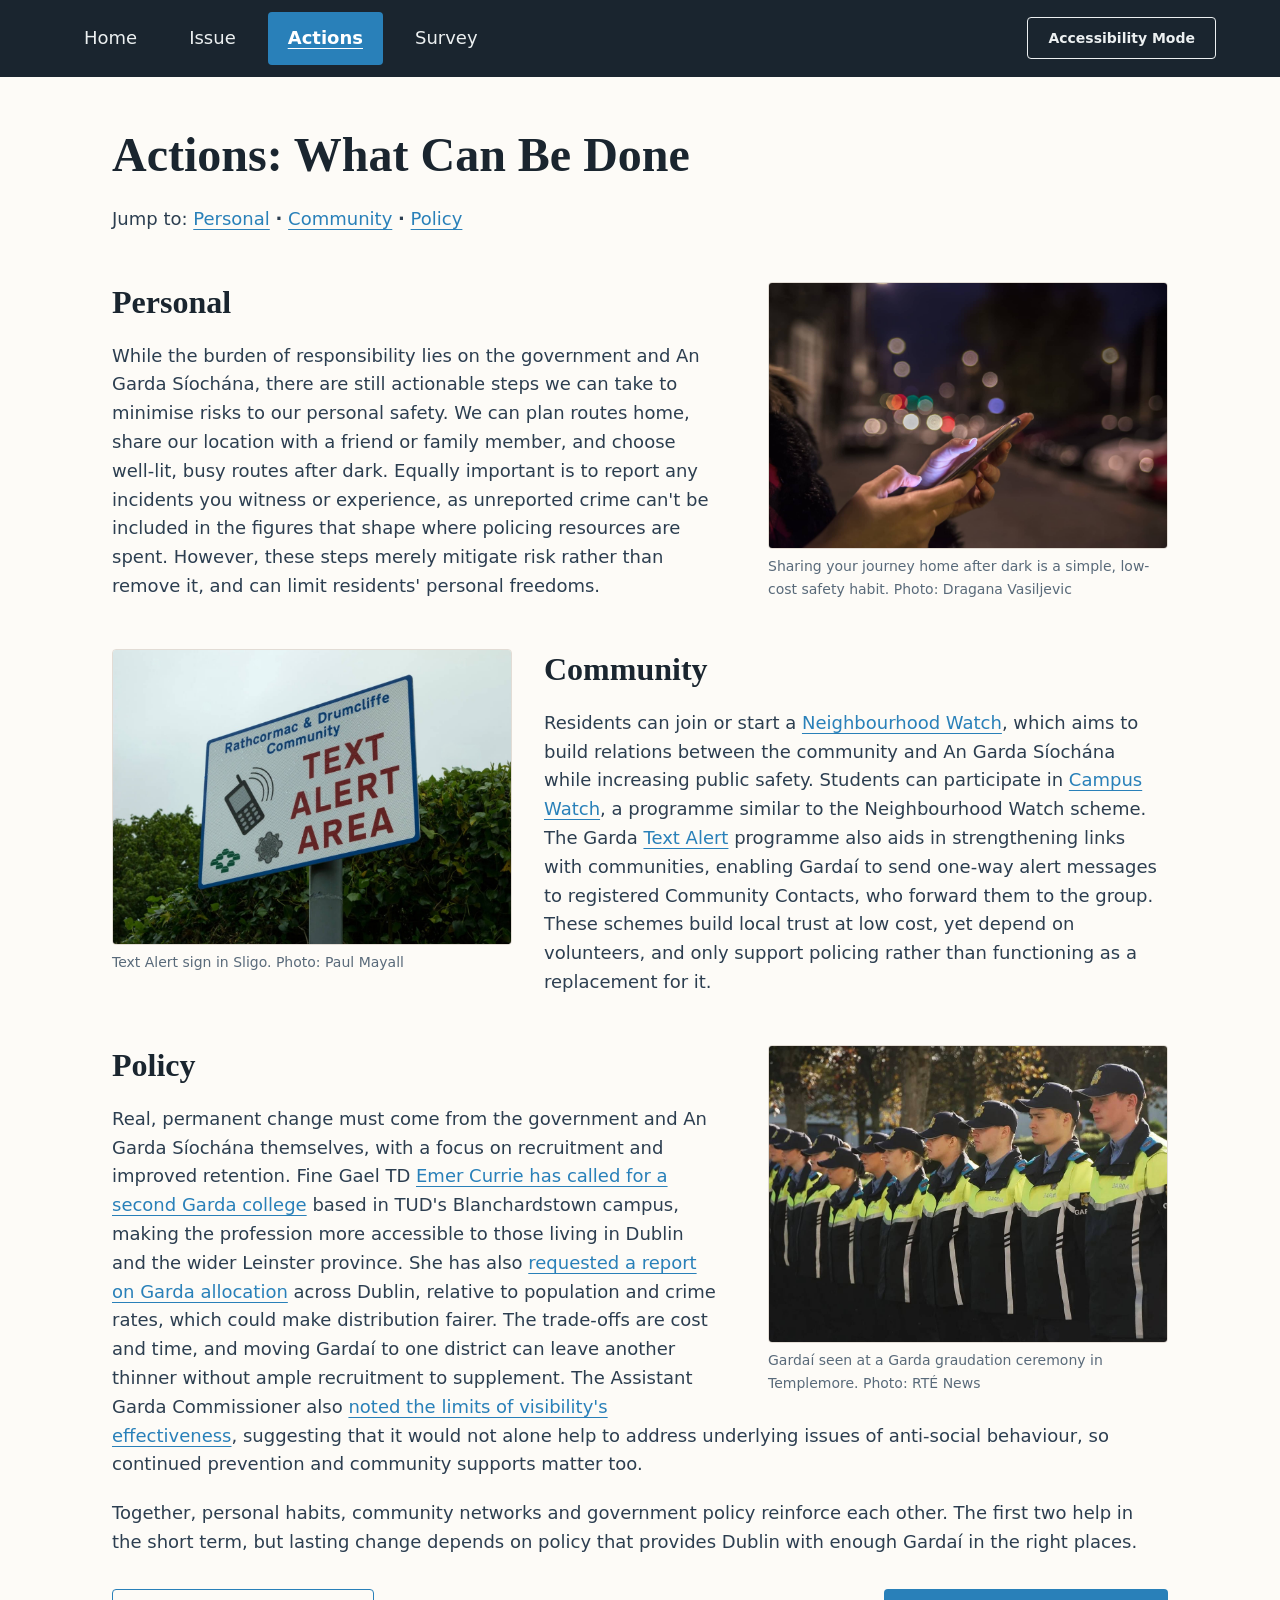
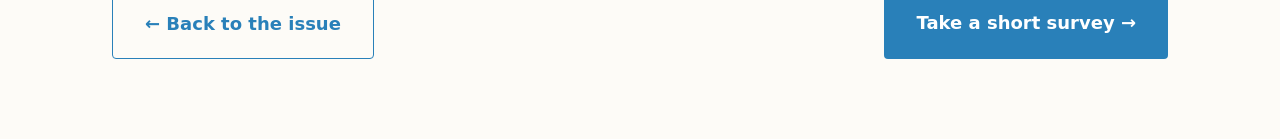
==== actions.html @ 7e29a4af "Add files via upload" ====
<!DOCTYPE html PUBLIC "-//W3C//DTD XHTML 1.0 Transitional//EN" "http://www.w3.org/TR/xhtml1/DTD/xhtml1-transitional.dtd">
<html xmlns="http://www.w3.org/1999/xhtml">
<head>
<meta http-equiv="Content-Type" content="text/html; charset=iso-8859-1" />
<title>Actions</title>
<link href="styles.css" rel="stylesheet" type="text/css" />
</head>
<body>
  <nav class="site-nav" aria-label="Main navigation">
    <ul class="nav-list">
      <li><a href="index.html">Home</a></li>
      <li><a href="issue.html">Issue</a></li>
      <li><a href="actions.html" aria-current="page">Actions</a></li>
      <li><a href="survey.html">Survey</a></li>
      <li class="nav-end">
        <button id="accessibility-toggle" class ="nav-button" aria-pressed="false">
          Accessibility Mode
        </button>
      </li>
    </ul>
  </nav>

  <script>
    const root = document.documentElement;
    const toggle = document.getElementById('accessibility-toggle');

    if (localStorage.getItem('theme') === 'accessibility-mode') {
      root.setAttribute('data-theme', 'accessibility-mode');
      toggle.setAttribute('aria-pressed', 'true');
    }

    toggle.addEventListener('click', () => {
      const turnOn = root.getAttribute('data-theme') !== 'accessibility-mode';

      if (turnOn) {
        root.setAttribute('data-theme', 'accessibility-mode');
      } else {
        root.removeAttribute('data-theme');
      }
      toggle.setAttribute('aria-pressed', String(turnOn));
      localStorage.setItem('theme', turnOn ? 'accessibility-mode' : 'normal');
    });
  </script>
  
  <main class="container">

    <h1>Actions: What Can Be Done</h1>

    <p>Jump to: <a href="#personal">Personal</a> <strong>�</strong> <a href="#community">Community</a> <strong>�</strong> <a href="#policy">Policy</a></p>

    <section class="with-image">
      <figure class="float-right">
        <img src="phonenightime.jpg" alt="Text Alert sign in Sligo" />
        <figcaption>Sharing your journey home after dark is a simple, low-cost safety habit. Photo: Dragana Vasiljevic</figcaption>
      </figure>

      <h2><a name="personal" id="personal"></a>Personal</h2>
      <p>While the burden of responsibility lies on the government and An Garda S�och�na, there are still actionable steps we can take to minimise risks to our personal safety. We can plan routes home, share our location with a friend or family member, and choose well-lit, busy routes after dark. Equally important is to report any incidents you witness or experience, as unreported crime can't be included in the figures that shape where policing resources are spent. However, these steps merely mitigate risk rather than remove it, and can limit residents' personal freedoms.</p>

    </section>

    <section class="with-image">
      <figure class="float-left">
        <img src="textalertarea.jpg" alt="Text Alert sign in Sligo" />
        <figcaption>Text Alert sign in Sligo. Photo: Paul Mayall</figcaption>
      </figure>

      <h2><a name="community" id="community"></a>Community</h2>
      <p>Residents can join or start a <a href="https://www.garda.ie/en/crime-prevention/community-crime-prevention-programmes/" target="_blank">Neighbourhood Watch</a>, which aims to build relations between the community and An Garda S�och�na while increasing public safety. Students can participate in <a href="https://www.garda.ie/en/crime-prevention/crime-prevention/campus-watch/campus-watch-booklet-2024.pdf" target="_blank">Campus Watch</a>, a programme similar to the Neighbourhood Watch scheme. The Garda <a href="https://www.garda.ie/en/crime-prevention/community-crime-prevention-programmes/" target="_blank">Text Alert</a> programme also aids in strengthening links with communities, enabling Garda� to send one-way alert messages to registered Community Contacts, who forward them to the group. These schemes build local trust at low cost, yet depend on volunteers, and only support policing rather than functioning as a replacement for it.</p>

    </section>

    <section class="with-image">
      <figure class="float-right">
        <img src="garda-recruitment.jpg" alt="Text Alert sign in Sligo" />
        <figcaption>Garda� seen at a Garda graudation ceremony in Templemore. Photo: RT� News</figcaption>
      </figure>

    <h2><a name="policy" id="policy"></a>Policy</h2>
    <p>Real, permanent change must come from the government and An Garda S�och�na themselves, with a focus on recruitment and improved retention. Fine Gael TD <a href="https://www.facebook.com/EmerCurrieFG/videos/an-update-on-my-campaign-for-a-second-garda-training-college-to-be-located-at-tu/1651620133354537/" target="_blank">Emer Currie has called for a second Garda college</a> based in TUD's Blanchardstown campus, making the profession more accessible to those living in Dublin and the wider Leinster province. She has also <a href="https://dublinpeople.com/news/northsidewest/articles/2025/03/12/northside-td-gardai/#:~:text=Currie called on, and crime levels." target="_blank">requested a report on Garda allocation</a> across Dublin, relative to population and crime rates, which could make distribution fairer. The trade-offs are cost and time, and moving Garda� to one district can leave another thinner without ample recruitment to supplement. The Assistant Garda Commissioner also <a href="https://www.rte.ie/news/dublin/2023/0724/1396119-dublin-policing/#:~:text=she also told, behaviour in the capital." target="_blank">noted the limits of visibility's effectiveness</a>, suggesting that it would not alone help to address underlying issues of anti-social behaviour, so continued prevention and community supports matter too. </p>

    </section>

    <p>Together, personal habits, community networks and government policy reinforce each other. The first two help in the short term, but lasting change depends on policy that provides Dublin with enough Garda� in the right places.</p>

    <div class="button-row">
      <a href="issue.html" class="button-small-transparent">&larr; Back to the issue</a>
      <a href="survey.html" class="button-small">Take a short survey &rarr;</a>
    </div>

  </main>
  
</body>
</html>
---- styles.css ----
/* ======================================================================
   QUICK START
   1. Edit the settings in :root below to set your site's visual identity.
   2. Use <main class="container"> for consistent page width and padding.
   3. Navigation markup:
        <nav class="site-nav" aria-label="Main navigation">
          <ul class="nav-list">
            <li><a href="index.html" aria-current="page">Home</a></li>
            <li><a href="about.html">About</a></li>
          </ul>
        </nav>
      Set aria-current="page" on the current page's link in each HTML file.
      CSS does NOT determine which page is active automatically.
   4. Wrap wide tables in:
        <div class="table-wrap" role="region" aria-label="Results"
             tabindex="0"> ...table... </div>
      Use <caption>, <thead>, <tbody>, and <th scope="col"> in your table.

   Avoid repeated inline styles.
   ====================================================================== */

/* 1. EDITABLE DESIGN SETTINGS */
:root {
  /* Typography */
  --font-body: system-ui, -apple-system, BlinkMacSystemFont, "Segoe UI", Roboto, Oxygen, Ubuntu, Cantarell, sans-serif;
  --font-heading: "Georgia", Cambria, "Times New Roman", Times, serif;
  --font-size-body: 1rem;
  --font-size-small: 0.875rem;
  --font-size-h1: 2.25rem;
  --font-size-h2: 1.5rem;
  --font-size-h3: 1.25rem;
  --weight-body: 400;
  --weight-heading: 600;
  --line-height-body: 1.6;
  --line-height-heading: 1.25;
  --text-align-body: start; /* start, center, end, or justify */
  --text-align-heading: start; /* start, center, end, or justify */

  /* Colours: recheck text/background contrast after changing these. */
  --color-text: #2c3e50;
  --color-muted: #596a7a;
  --color-heading: #1a252f;
  --color-link: #2980b9;
  --color-link-hover: #1f618d;
  --bg-page: #fdfbf7;
  --bg-surface: #ffffff;
  --color-border: #e2dcd5;
  --color-focus: #2980b9;
  --bg-nav: #1a252f;
  --color-nav-link: #ecf0f1;
  --bg-nav-hover: #2c3e50;
  --bg-nav-active: #2980b9;
  --color-nav-active: #ffffff;
  --bg-table-header: #f4f0eb;
  --bg-table-odd: #ffffff;
  --bg-table-even: #fdfbf7;

  /* Spacing scale: change these to adjust spacing across the site. */
  --space-xs: 0.375rem;
  --space-sm: 0.75rem;
  --space-md: 1.25rem;
  --space-lg: 2rem;
  --space-xl: 3rem;
  --space-2xl: 4.5rem;
  --paragraph-gap: var(--space-md);
  --heading-gap-before: var(--space-xl);
  --heading-gap-after: var(--space-md);

  /* Layout, component padding, and borders */
  --content-width: 72rem;
  --page-padding: var(--space-md);
  --nav-gap: var(--space-sm);
  --table-cell-padding: 0.75rem 1rem;
  --border-width: 1px;
  --radius: 0.25rem;
}

/* 2. BASE TYPOGRAPHY AND BACKGROUND */

*, *::before, *::after { box-sizing: border-box; }
html { font-size: 100%; }
body {
  margin: 0;
  font-family: var(--font-body);
  font-size: var(--font-size-body);
  font-weight: var(--weight-body);
  line-height: var(--line-height-body);
  text-align: var(--text-align-body);
  color: var(--color-text);
  background-color: var(--bg-page);
  overflow-wrap: break-word;
}
p, ul, ol { margin-block: 0 var(--paragraph-gap); }
ul, ol { padding-inline-start: var(--space-lg); }
li + li { margin-block-start: var(--space-xs); }
small, .text-small { font-size: var(--font-size-small); }
.text-muted { color: var(--color-muted); }
.text-center { text-align: center; }
.text-start { text-align: start; }
.text-end { text-align: end; }
a { color: var(--color-link); text-underline-offset: 0.2em; }
a:hover { color: var(--color-link-hover); }
img, video { max-width: 100%; height: auto; }

/* Keep visible keyboard focus; do not replace this with outline: none. */
:focus-visible {
  outline: 3px solid var(--color-focus);
  outline-offset: 3px;
}
[hidden] { display: none !important; }

/* 3. PAGE LAYOUT, MARGINS, AND PADDING */

.container {
  width: 100%;
  max-width: var(--content-width);
  margin-inline: auto;
  padding: var(--page-padding);
}

/* 4. HEADINGS: h1 = page title; h2 = section; h3 = subsection */

h1, h2, h3, h4, h5, h6 {
  font-family: var(--font-heading);
  font-weight: var(--weight-heading);
  line-height: var(--line-height-heading);
  text-align: var(--text-align-heading);
  color: var(--color-heading);
  margin-block: var(--heading-gap-before) var(--heading-gap-after);
}
h1 { font-size: var(--font-size-h1); }
h2 { font-size: var(--font-size-h2); }
h3 { font-size: var(--font-size-h3); }
h4, h5, h6 { font-size: var(--font-size-body); }
h1:first-child, h2:first-child, h3:first-child { margin-block-start: 0; }

/* 5. NAVIGATION: stacked on mobile; horizontal and wrapping on tablet+ 
You can delete this block if you want to have your own navigation style.*/

.site-nav {
  padding: var(--space-sm) var(--page-padding);
  background-color: var(--bg-nav);
}
.nav-list {
  /*align-items: center;*/
  display: flex;
  flex-direction: column;
  gap: var(--nav-gap);
  max-width: var(--content-width);
  margin: 0 auto;
  padding: 0;
  list-style: none;
}
.nav-list > li { margin: 0; }
.nav-list a {
  display: block;
  padding: var(--space-sm) var(--space-md);
  color: var(--color-nav-link);
  border-radius: var(--radius);
  text-decoration: none;
}
.nav-list a:hover {
  background-color: var(--bg-nav-hover);
  text-decoration: underline;
}
.nav-list a[aria-current="page"] {
  color: var(--color-nav-active);
  background-color: var(--bg-nav-active);
  font-weight: var(--weight-heading);
  text-decoration: underline;
}
.nav-list a:focus-visible { outline-color: var(--color-nav-link); }

.nav-list > .nav-end {
  display: flex;
  align-items: center;
  margin-inline-start: auto;
}

.nav-button {
  background: transparent;
  color: var(--color-nav-link);
  border: var(--border-width) solid var(--color-nav-link);
  padding: var(--space-sm) var(--space-md);
  border-radius: var(--radius);
  font-family: var(--font-body);
  font-size: var(--font-size-small);
  font-weight: var(--weight-heading);
  cursor: pointer;
}

.nav-button:hover {
  background-color: var(--bg-nav-hover);
}

/* Accessibility mode switched on */
.nav-button[aria-pressed="true"] {
  background-color: var(--bg-nav-active);
  color: var(--color-nav-active);
  border-color: var(--bg-nav-active);
}

.nav-button:focus-visible {
  outline-color: var(--color-nav-link);
}

/* 6. TABLES: padding spaces cell contents; collapsed borders have no gaps.
   For actual gaps BETWEEN cells instead, use border-collapse: separate;
   border-spacing: 0.25rem; on table. 
   You can delete this block if you want to have your own table style.*/
   
.table-wrap { max-width: 100%; overflow-x: auto; }
table {
  width: 100%;
  table-layout: fixed;
  border-collapse: collapse;
  background-color: var(--bg-surface);
}
caption {
  padding-block: var(--space-sm);
  font-weight: var(--weight-heading);
  text-align: start;
}
th, td {
  padding: var(--table-cell-padding);
  border: var(--border-width) solid var(--color-border);
  text-align: start;
  vertical-align: top;
}
.col-year {
  width: 8rem;
}
.col-data {
  width: auto;
}
thead th { background-color: var(--bg-table-header); }
tbody tr:nth-child(odd) { background-color: var(--bg-table-odd); }
tbody tr:nth-child(even) { background-color: var(--bg-table-even); }

/* Rollover table */
.rollover-table tbody tr:hover {
  outline: var(--border-width) solid var(--color-link);
  outline-offset: -2px;
  font-weight: var(--weight-heading);
}

.rollover-panel {
  margin-block: var(--space-md) var(--space-lg);
  padding: var(--space-md);
  border: var(--border-width) solid var(--color-border);
  background-color: var(--bg-surface);
  min-height: 6.5rem;
}

.rollover-panel p {
  margin: 0;
}

/* 7. RESPONSIVE DESIGN — MOBILE FIRST
   Base rules above apply at every width; these override them on wider screens.
   Breakpoints are starting points, not device detection. Adjust after testing.
   Use literal values here: CSS variables cannot be used in media conditions. */

/* Tablet / medium screens: 48rem and wider (usually 768px). */
@media (min-width: 48rem) {
  :root {
    --font-size-body: 1.0625rem;
    --font-size-h1: 2.5rem;
    --font-size-h2: 1.75rem;
    --font-size-h3: 1.375rem;
    --page-padding: var(--space-lg);
  }
  .nav-list { flex-direction: row; flex-wrap: wrap; }
}

/* Desktop / large screens: 75rem and wider (usually 1200px). */
@media (min-width: 75rem) {
  :root {
    --font-size-body: 1.125rem;
    --font-size-h1: 3rem;
    --font-size-h2: 2rem;
    --font-size-h3: 1.5rem;
    --page-padding: var(--space-xl);
  }
}

/* Images */
.with-image {
  margin-block-start: var(--heading-gap-before);
}

/* Images stacked */
.float-right,
.float-left {
  width: 100%;
  margin: 0 0 var(--space-md) 0;
}

.float-right img,
.float-left img {
  display: block;
  width: 100%;
  height: auto;
  border-radius: var(--radius);
  border: var(--border-width) solid var(--color-border);
}

.float-right figcaption,
.float-left figcaption {
  font-size: var(--font-size-small);
  color: var(--color-muted);
  margin-top: var(--space-xs);
}

/* Images side by side */
@media (min-width: 48rem) {
  .float-right,
  .float-left {
    width: 40%;
    max-width: 400px;
  }

  .float-right {
    float: right;
    margin: 0 0 var(--space-md) var(--space-xl);
  }

  .float-left {
    float: left;
    margin: 0 var(--space-lg) var(--space-md) 0;
  }
}

/* Buttons */

/* Small button */
.button-small {
  display: inline-block;
  padding: var(--space-md) var(--space-lg);
  background-color: var(--bg-nav-active);
  color: var(--color-nav-active);
  font-weight: var(--weight-heading);
  text-decoration: none;
  border-radius: var(--radius);
  white-space: nowrap;
  font-family: inherit;
  font-size: inherit;
  border: none;
  cursor: pointer;
}

.button-small:hover {
  background-color: var(--color-link-hover);
  color: var(--color-nav-active);
}

.button-small-transparent {
  padding: var(--space-md) var(--space-lg);
  background-color: transparent;
  color: var(--color-link);
  border: var(--border-width) solid var(--color-link);
  border-radius: var(--radius);
  font-family: inherit;
  font-size: inherit;
  font-weight: var(--weight-heading);
  text-decoration: none;
  cursor: pointer;
}

.button-small-transparent:hover {
  background-color: var(--bg-table-header);
}

.button-small-indent {
  margin-inline-start: var(--space-md);
}

/* Align button to right */

/* Button on its own line */
.button-right {
  display: block;
  width: fit-content;
  margin-block: 0 var(--space-sm);
  margin-top: 1.5rem;
}

/* Button to right */
@media (min-width: 48rem) {
  .button-right {
    float: right;
    margin-block: 0;
    margin-inline-start: var(--space-md);
    margin-top: -2.5rem;
  }
}

p:has(.button-right) {
  display: flow-root;
}

.button-row {
  display: flex;
  flex-wrap: wrap;
  justify-content: space-between;
  gap: var(--space-md);
  margin-block: var(--space-lg) var(--space-lg);
}

/* Survey */

fieldset {
  margin: 0 0 var(--space-lg);
  padding: var(--space-md);
  border: var(--border-width) solid var(--color-border);
  border-radius: var(--radius);
  background-color: var(--bg-surface);
}

legend {
  padding-inline: var(--space-xs);
  font-family: var(--font-heading);
  font-weight: var(--weight-body);
  color: var(--color-heading);
}

fieldset label {
  display: block;
  padding-block: var(--space-xs);
  cursor: pointer;
}

textarea {
  display: block;
  width: 100%;
  max-width: 100%;
  padding: var(--space-sm);
  font-family: inherit;
  font-size: inherit;
  color: var(--color-text);
  background-color: var(--bg-surface);
  border: var(--border-width) solid var(--color-border);
  border-radius: var(--radius);
  resize: vertical;
}

select,
input[type="text"] {
  display: block;
  width: 100%;
  max-width: 24rem;
  margin-top: var(--space-sm);
  padding: var(--space-sm);
  font-family: inherit;
  font-size: inherit;
  color: var(--color-text);
  background-color: var(--bg-surface);
  border: var(--border-width) solid var(--color-border);
  border-radius: var(--radius);
}

.question-label {
  font-family: var(--font-heading);
  font-weight: var(--weight-body);
  color: var(--color-heading);
}

/* Accessibility mode */

:root[data-theme="accessibility-mode"] {
  --font-heading: system-ui, -apple-system, BlinkMacSystemFont, "Segoe UI", Roboto, Oxygen, Ubuntu, Cantarell, sans-serif;
  --font-size-body: 1.5rem;
  --font-size-small: 1.3125rem;
  --font-size-h1: 3.375rem;
  --font-size-h2: 2.25rem;
  --font-size-h3: 1.875rem;
  --weight-body: 525;
  --weight-heading: 725;
  --line-height-body: 1.8;
  --line-height-heading: 1.35;
  --color-text: #000000;
  --color-muted: #111111;
  --color-heading: #000000;
  --color-link: #0000ee;
  --color-link-hover: #0000cc;
  --bg-page: #ffffff;
  --bg-surface: #ffffff;
  --color-border: #000000;
  --color-focus: #0000ff;
  --bg-nav: #000000;
  --color-nav-link: #ffffff;
  --bg-nav-hover: #333333;
  --bg-nav-active: #ffff00;
  --color-nav-active: #000000;
  --bg-table-header: #e5e5e5;
  --bg-table-odd: #ffffff;
  --bg-table-even: #f0f0f0;
}
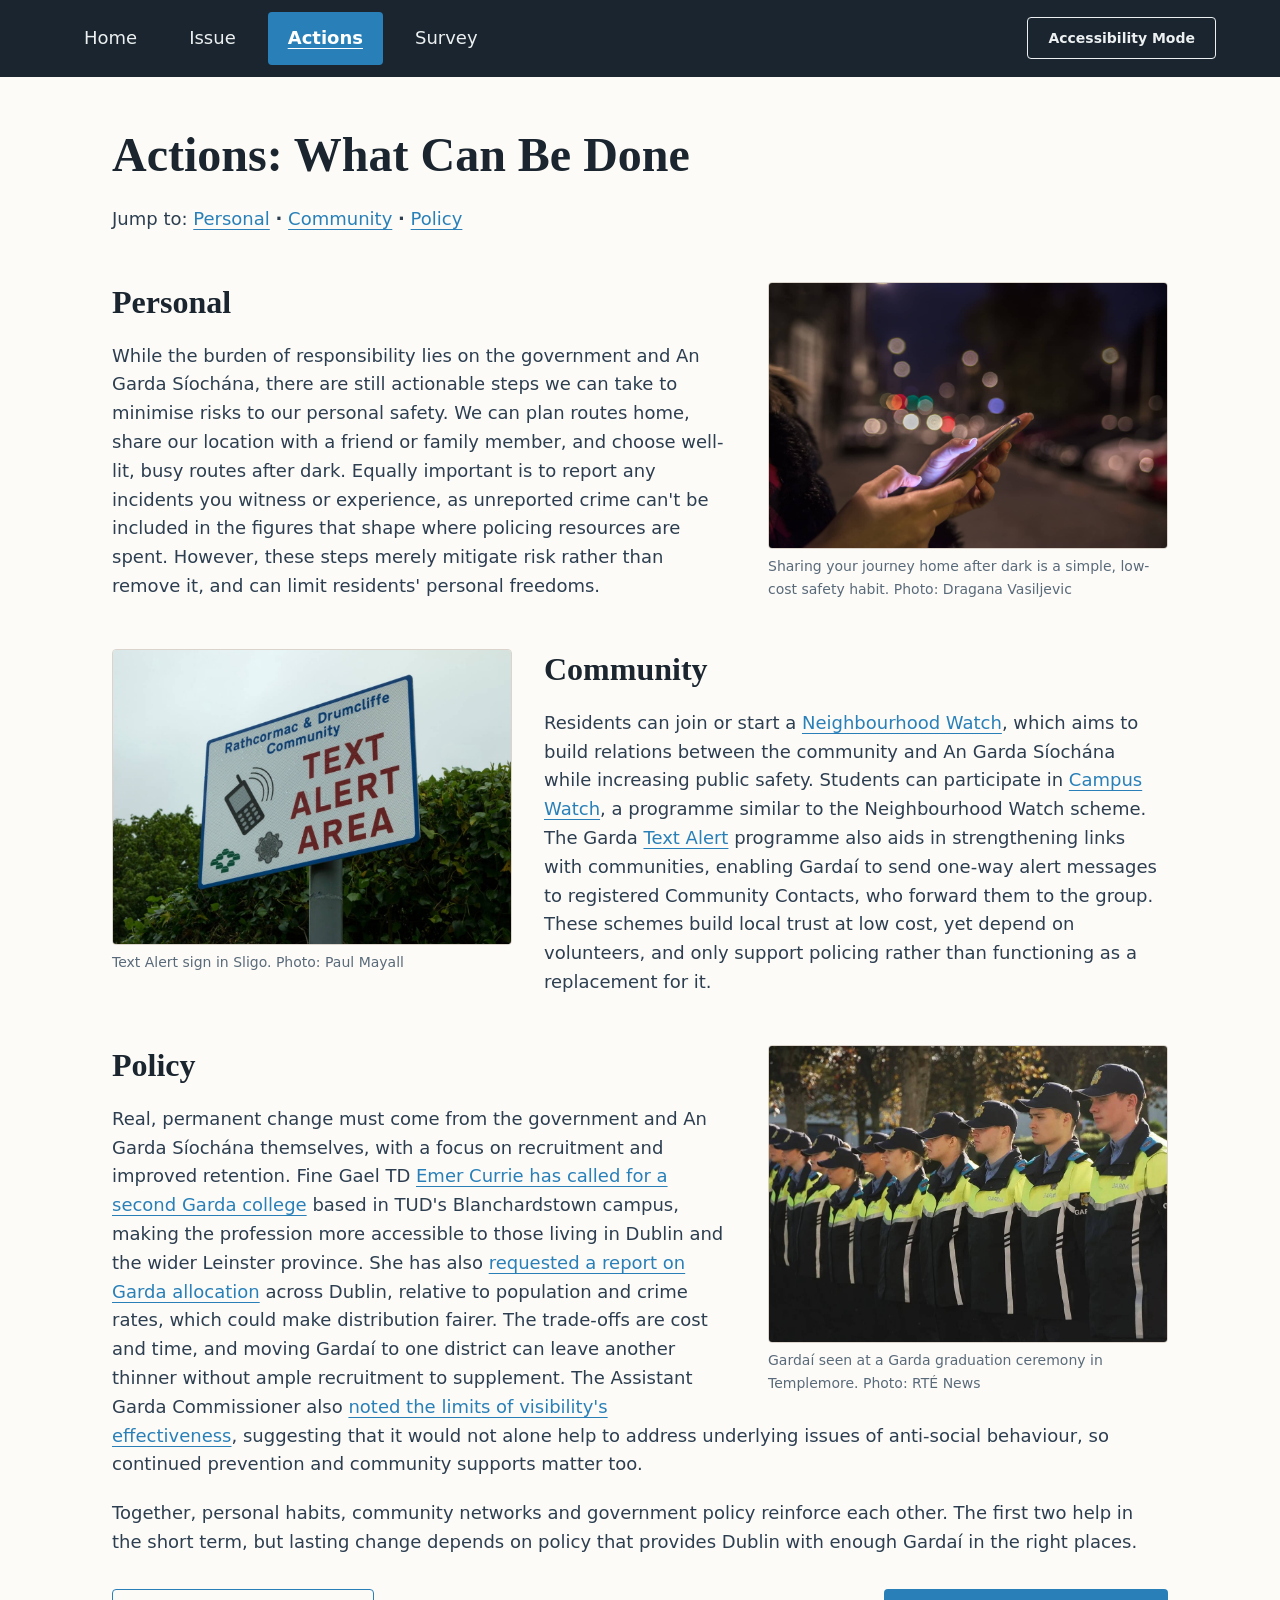
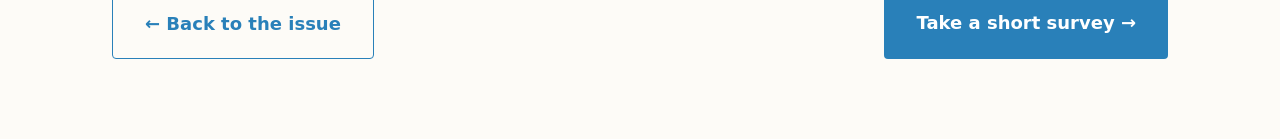
==== commit 1351973b: "Add files via upload" ====
--- a/actions.html
+++ b/actions.html
@@ -1,7 +1,8 @@
 <!DOCTYPE html PUBLIC "-//W3C//DTD XHTML 1.0 Transitional//EN" "http://www.w3.org/TR/xhtml1/DTD/xhtml1-transitional.dtd">
 <html xmlns="http://www.w3.org/1999/xhtml">
 <head>
-<meta http-equiv="Content-Type" content="text/html; charset=iso-8859-1" />
+<meta http-equiv="Content-Type" content="text/html; charset=utf-8" />
+<meta name="viewport" content="width=device-width, initial-scale=1" />
 <title>Actions</title>
 <link href="styles.css" rel="stylesheet" type="text/css" />
 </head>
@@ -22,23 +23,55 @@
 
   <script>
     const root = document.documentElement;
-    const toggle = document.getElementById('accessibility-toggle');
+    const accessibilityToggle = document.getElementById('accessibility-toggle');
 
-    if (localStorage.getItem('theme') === 'accessibility-mode') {
-      root.setAttribute('data-theme', 'accessibility-mode');
-      toggle.setAttribute('aria-pressed', 'true');
+    const accessibilityMode = {
+      '--font-heading': 'system-ui, -apple-system, BlinkMacSystemFont, "Segoe UI", Roboto, Oxygen, Ubuntu, Cantarell, sans-serif',
+      '--font-size-body': '1.5rem',
+      '--font-size-small': '1.3125rem',
+      '--font-size-h1': '3.375rem',
+      '--font-size-h2': '2.25rem',
+      '--font-size-h3': '1.875rem',
+      '--weight-body': '525',
+      '--weight-heading': '725',
+      '--line-height-body': '1.8',
+      '--line-height-heading': '1.35',
+      '--color-text': '#000000',
+      '--color-muted': '#111111',
+      '--color-heading': '#000000',
+      '--color-link': '#0000ee',
+      '--color-link-hover': '#0000cc',
+      '--bg-page': '#ffffff',
+      '--bg-surface': '#ffffff',
+      '--color-border': '#000000',
+      '--color-focus': '#0000ff',
+      '--bg-nav': '#000000',
+      '--color-nav-link': '#ffffff',
+      '--bg-nav-hover': '#333333',
+      '--bg-nav-active': '#ffff00',
+      '--color-nav-active': '#000000',
+      '--bg-table-header': '#e5e5e5',
+      '--bg-table-header-secondary': '#c0c0c0',
+      '--bg-table-odd': '#ffffff',
+      '--bg-table-even': '#f0f0f0'
+    };
+
+    function setMode(on) {
+      for (const [name, value] of Object.entries(accessibilityMode)) {
+        if (on) {
+          root.style.setProperty(name, value);
+        } else {
+          root.style.removeProperty(name);
+        }
+      }
+      accessibilityToggle.setAttribute('aria-pressed', String(on));
+      localStorage.setItem('theme', on ? 'accessibility-mode' : 'normal');
     }
 
-    toggle.addEventListener('click', () => {
-      const turnOn = root.getAttribute('data-theme') !== 'accessibility-mode';
+    setMode(localStorage.getItem('theme') === 'accessibility-mode');
 
-      if (turnOn) {
-        root.setAttribute('data-theme', 'accessibility-mode');
-      } else {
-        root.removeAttribute('data-theme');
-      }
-      toggle.setAttribute('aria-pressed', String(turnOn));
-      localStorage.setItem('theme', turnOn ? 'accessibility-mode' : 'normal');
+    accessibilityToggle.addEventListener('click', () => {
+      setMode(accessibilityToggle.getAttribute('aria-pressed') !== 'true');
     });
   </script>
   
@@ -46,16 +79,16 @@
 
     <h1>Actions: What Can Be Done</h1>
 
-    <p>Jump to: <a href="#personal">Personal</a> <strong>�</strong> <a href="#community">Community</a> <strong>�</strong> <a href="#policy">Policy</a></p>
+    <p>Jump to: <a href="#personal">Personal</a> <strong>·</strong> <a href="#community">Community</a> <strong>·</strong> <a href="#policy">Policy</a></p>
 
     <section class="with-image">
       <figure class="float-right">
-        <img src="phonenightime.jpg" alt="Text Alert sign in Sligo" />
+        <img src="phonenightime.jpg" alt="Using a phone to share journey home after dark" />
         <figcaption>Sharing your journey home after dark is a simple, low-cost safety habit. Photo: Dragana Vasiljevic</figcaption>
       </figure>
 
       <h2><a name="personal" id="personal"></a>Personal</h2>
-      <p>While the burden of responsibility lies on the government and An Garda S�och�na, there are still actionable steps we can take to minimise risks to our personal safety. We can plan routes home, share our location with a friend or family member, and choose well-lit, busy routes after dark. Equally important is to report any incidents you witness or experience, as unreported crime can't be included in the figures that shape where policing resources are spent. However, these steps merely mitigate risk rather than remove it, and can limit residents' personal freedoms.</p>
+      <p>While the burden of responsibility lies on the government and An Garda Síochána, there are still actionable steps we can take to minimise risks to our personal safety. We can plan routes home, share our location with a friend or family member, and choose well-lit, busy routes after dark. Equally important is to report any incidents you witness or experience, as unreported crime can't be included in the figures that shape where policing resources are spent. However, these steps merely mitigate risk rather than remove it, and can limit residents' personal freedoms.</p>
 
     </section>
 
@@ -66,22 +99,22 @@
       </figure>
 
       <h2><a name="community" id="community"></a>Community</h2>
-      <p>Residents can join or start a <a href="https://www.garda.ie/en/crime-prevention/community-crime-prevention-programmes/" target="_blank">Neighbourhood Watch</a>, which aims to build relations between the community and An Garda S�och�na while increasing public safety. Students can participate in <a href="https://www.garda.ie/en/crime-prevention/crime-prevention/campus-watch/campus-watch-booklet-2024.pdf" target="_blank">Campus Watch</a>, a programme similar to the Neighbourhood Watch scheme. The Garda <a href="https://www.garda.ie/en/crime-prevention/community-crime-prevention-programmes/" target="_blank">Text Alert</a> programme also aids in strengthening links with communities, enabling Garda� to send one-way alert messages to registered Community Contacts, who forward them to the group. These schemes build local trust at low cost, yet depend on volunteers, and only support policing rather than functioning as a replacement for it.</p>
+      <p>Residents can join or start a <a href="https://www.garda.ie/en/crime-prevention/community-crime-prevention-programmes/" target="_blank">Neighbourhood Watch</a>, which aims to build relations between the community and An Garda Síochána while increasing public safety. Students can participate in <a href="https://www.garda.ie/en/crime-prevention/crime-prevention/campus-watch/campus-watch-booklet-2024.pdf" target="_blank">Campus Watch</a>, a programme similar to the Neighbourhood Watch scheme. The Garda <a href="https://www.garda.ie/en/crime-prevention/community-crime-prevention-programmes/" target="_blank">Text Alert</a> programme also aids in strengthening links with communities, enabling Gardaí to send one-way alert messages to registered Community Contacts, who forward them to the group. These schemes build local trust at low cost, yet depend on volunteers, and only support policing rather than functioning as a replacement for it.</p>
 
     </section>
 
     <section class="with-image">
       <figure class="float-right">
-        <img src="garda-recruitment.jpg" alt="Text Alert sign in Sligo" />
-        <figcaption>Garda� seen at a Garda graudation ceremony in Templemore. Photo: RT� News</figcaption>
+        <img src="garda-recruitment.jpg" alt="Garda graduation ceremony in Templemore" />
+        <figcaption>Gardaí seen at a Garda graduation ceremony in Templemore. Photo: RTÉ News</figcaption>
       </figure>
 
     <h2><a name="policy" id="policy"></a>Policy</h2>
-    <p>Real, permanent change must come from the government and An Garda S�och�na themselves, with a focus on recruitment and improved retention. Fine Gael TD <a href="https://www.facebook.com/EmerCurrieFG/videos/an-update-on-my-campaign-for-a-second-garda-training-college-to-be-located-at-tu/1651620133354537/" target="_blank">Emer Currie has called for a second Garda college</a> based in TUD's Blanchardstown campus, making the profession more accessible to those living in Dublin and the wider Leinster province. She has also <a href="https://dublinpeople.com/news/northsidewest/articles/2025/03/12/northside-td-gardai/#:~:text=Currie called on, and crime levels." target="_blank">requested a report on Garda allocation</a> across Dublin, relative to population and crime rates, which could make distribution fairer. The trade-offs are cost and time, and moving Garda� to one district can leave another thinner without ample recruitment to supplement. The Assistant Garda Commissioner also <a href="https://www.rte.ie/news/dublin/2023/0724/1396119-dublin-policing/#:~:text=she also told, behaviour in the capital." target="_blank">noted the limits of visibility's effectiveness</a>, suggesting that it would not alone help to address underlying issues of anti-social behaviour, so continued prevention and community supports matter too. </p>
+    <p>Real, permanent change must come from the government and An Garda Síochána themselves, with a focus on recruitment and improved retention. Fine Gael TD <a href="https://www.facebook.com/EmerCurrieFG/videos/an-update-on-my-campaign-for-a-second-garda-training-college-to-be-located-at-tu/1651620133354537/" target="_blank">Emer Currie has called for a second Garda college</a> based in TUD's Blanchardstown campus, making the profession more accessible to those living in Dublin and the wider Leinster province. She has also <a href="https://dublinpeople.com/news/northsidewest/articles/2025/03/12/northside-td-gardai/#:~:text=Currie called on, and crime levels." target="_blank">requested a report on Garda allocation</a> across Dublin, relative to population and crime rates, which could make distribution fairer. The trade-offs are cost and time, and moving Gardaí to one district can leave another thinner without ample recruitment to supplement. The Assistant Garda Commissioner also <a href="https://www.rte.ie/news/dublin/2023/0724/1396119-dublin-policing/#:~:text=she also told, behaviour in the capital." target="_blank">noted the limits of visibility's effectiveness</a>, suggesting that it would not alone help to address underlying issues of anti-social behaviour, so continued prevention and community supports matter too. </p>
 
     </section>
 
-    <p>Together, personal habits, community networks and government policy reinforce each other. The first two help in the short term, but lasting change depends on policy that provides Dublin with enough Garda� in the right places.</p>
+    <p>Together, personal habits, community networks and government policy reinforce each other. The first two help in the short term, but lasting change depends on policy that provides Dublin with enough Gardaí in the right places.</p>
 
     <div class="button-row">
       <a href="issue.html" class="button-small-transparent">&larr; Back to the issue</a>
--- a/styles.css
+++ b/styles.css
@@ -22,8 +22,8 @@
 /* 1. EDITABLE DESIGN SETTINGS */
 :root {
   /* Typography */
-  --font-body: system-ui, -apple-system, BlinkMacSystemFont, "Segoe UI", Roboto, Oxygen, Ubuntu, Cantarell, sans-serif;
-  --font-heading: "Georgia", Cambria, "Times New Roman", Times, serif;
+  --font-body: system-ui, -apple-system, BlinkMacSystemFont, "Segoe UI", Helvetica, Roboto, Oxygen, Ubuntu, Cantarell, sans-serif;
+  --font-heading: "Palatino Linotype", Palatino, "Georgia", Cambria, "Times New Roman", Times, serif;
   --font-size-body: 1rem;
   --font-size-small: 0.875rem;
   --font-size-h1: 2.25rem;
@@ -44,7 +44,7 @@
   --color-link-hover: #1f618d;
   --bg-page: #fdfbf7;
   --bg-surface: #ffffff;
-  --color-border: #e2dcd5;
+  --color-border: #dad4cd;
   --color-focus: #2980b9;
   --bg-nav: #1a252f;
   --color-nav-link: #ecf0f1;
@@ -52,8 +52,9 @@
   --bg-nav-active: #2980b9;
   --color-nav-active: #ffffff;
   --bg-table-header: #f4f0eb;
-  --bg-table-odd: #ffffff;
-  --bg-table-even: #fdfbf7;
+  --bg-table-header-secondary: #ece7df;
+  --bg-table-odd: #fdfbf7;
+  --bg-table-even: #ffffff;
 
   /* Spacing scale: change these to adjust spacing across the site. */
   --space-xs: 0.375rem;
@@ -212,7 +213,6 @@
 .table-wrap { max-width: 100%; overflow-x: auto; }
 table {
   width: 100%;
-  table-layout: fixed;
   border-collapse: collapse;
   background-color: var(--bg-surface);
 }
@@ -227,21 +227,31 @@
   text-align: start;
   vertical-align: top;
 }
-.col-year {
-  width: 8rem;
-}
-.col-data {
-  width: auto;
-}
+
 thead th { background-color: var(--bg-table-header); }
+thead tr:first-child th { background-color: var(--bg-table-header-secondary); }
 tbody tr:nth-child(odd) { background-color: var(--bg-table-odd); }
 tbody tr:nth-child(even) { background-color: var(--bg-table-even); }
+tbody td:first-child { background-color: var(--bg-table-header); }
+tfoot td { background-color: var(--bg-table-even); }
 
 /* Rollover table */
+.rollover-table th,
+.rollover-table td {
+  text-align: center;
+  vertical-align: middle;
+}
+
+.rollover-table .align-left {
+  text-align: left;
+}
+
 .rollover-table tbody tr:hover {
   outline: var(--border-width) solid var(--color-link);
   outline-offset: -2px;
-  font-weight: var(--weight-heading);
+  text-shadow: 0.5px 0 0 currentColor;
+  /*font-weight: var(--weight-heading);*/
+  /*background-color: var(--bg-table-header);*/
 }
 
 .rollover-panel {
@@ -286,6 +296,7 @@
 
 /* Images */
 .with-image {
+  clear: both;
   margin-block-start: var(--heading-gap-before);
 }
 
@@ -316,18 +327,18 @@
 @media (min-width: 48rem) {
   .float-right,
   .float-left {
-    width: 40%;
+    width: 38%;
     max-width: 400px;
   }
 
   .float-right {
     float: right;
-    margin: 0 0 var(--space-md) var(--space-xl);
+    margin: 0 0 var(--space-sm) var(--space-lg);
   }
 
   .float-left {
     float: left;
-    margin: 0 var(--space-lg) var(--space-md) 0;
+    margin: 0 var(--space-lg) var(--space-sm) 0;
   }
 }
 
@@ -463,36 +474,4 @@
   font-family: var(--font-heading);
   font-weight: var(--weight-body);
   color: var(--color-heading);
-}
-
-/* Accessibility mode */
-
-:root[data-theme="accessibility-mode"] {
-  --font-heading: system-ui, -apple-system, BlinkMacSystemFont, "Segoe UI", Roboto, Oxygen, Ubuntu, Cantarell, sans-serif;
-  --font-size-body: 1.5rem;
-  --font-size-small: 1.3125rem;
-  --font-size-h1: 3.375rem;
-  --font-size-h2: 2.25rem;
-  --font-size-h3: 1.875rem;
-  --weight-body: 525;
-  --weight-heading: 725;
-  --line-height-body: 1.8;
-  --line-height-heading: 1.35;
-  --color-text: #000000;
-  --color-muted: #111111;
-  --color-heading: #000000;
-  --color-link: #0000ee;
-  --color-link-hover: #0000cc;
-  --bg-page: #ffffff;
-  --bg-surface: #ffffff;
-  --color-border: #000000;
-  --color-focus: #0000ff;
-  --bg-nav: #000000;
-  --color-nav-link: #ffffff;
-  --bg-nav-hover: #333333;
-  --bg-nav-active: #ffff00;
-  --color-nav-active: #000000;
-  --bg-table-header: #e5e5e5;
-  --bg-table-odd: #ffffff;
-  --bg-table-even: #f0f0f0;
 }
